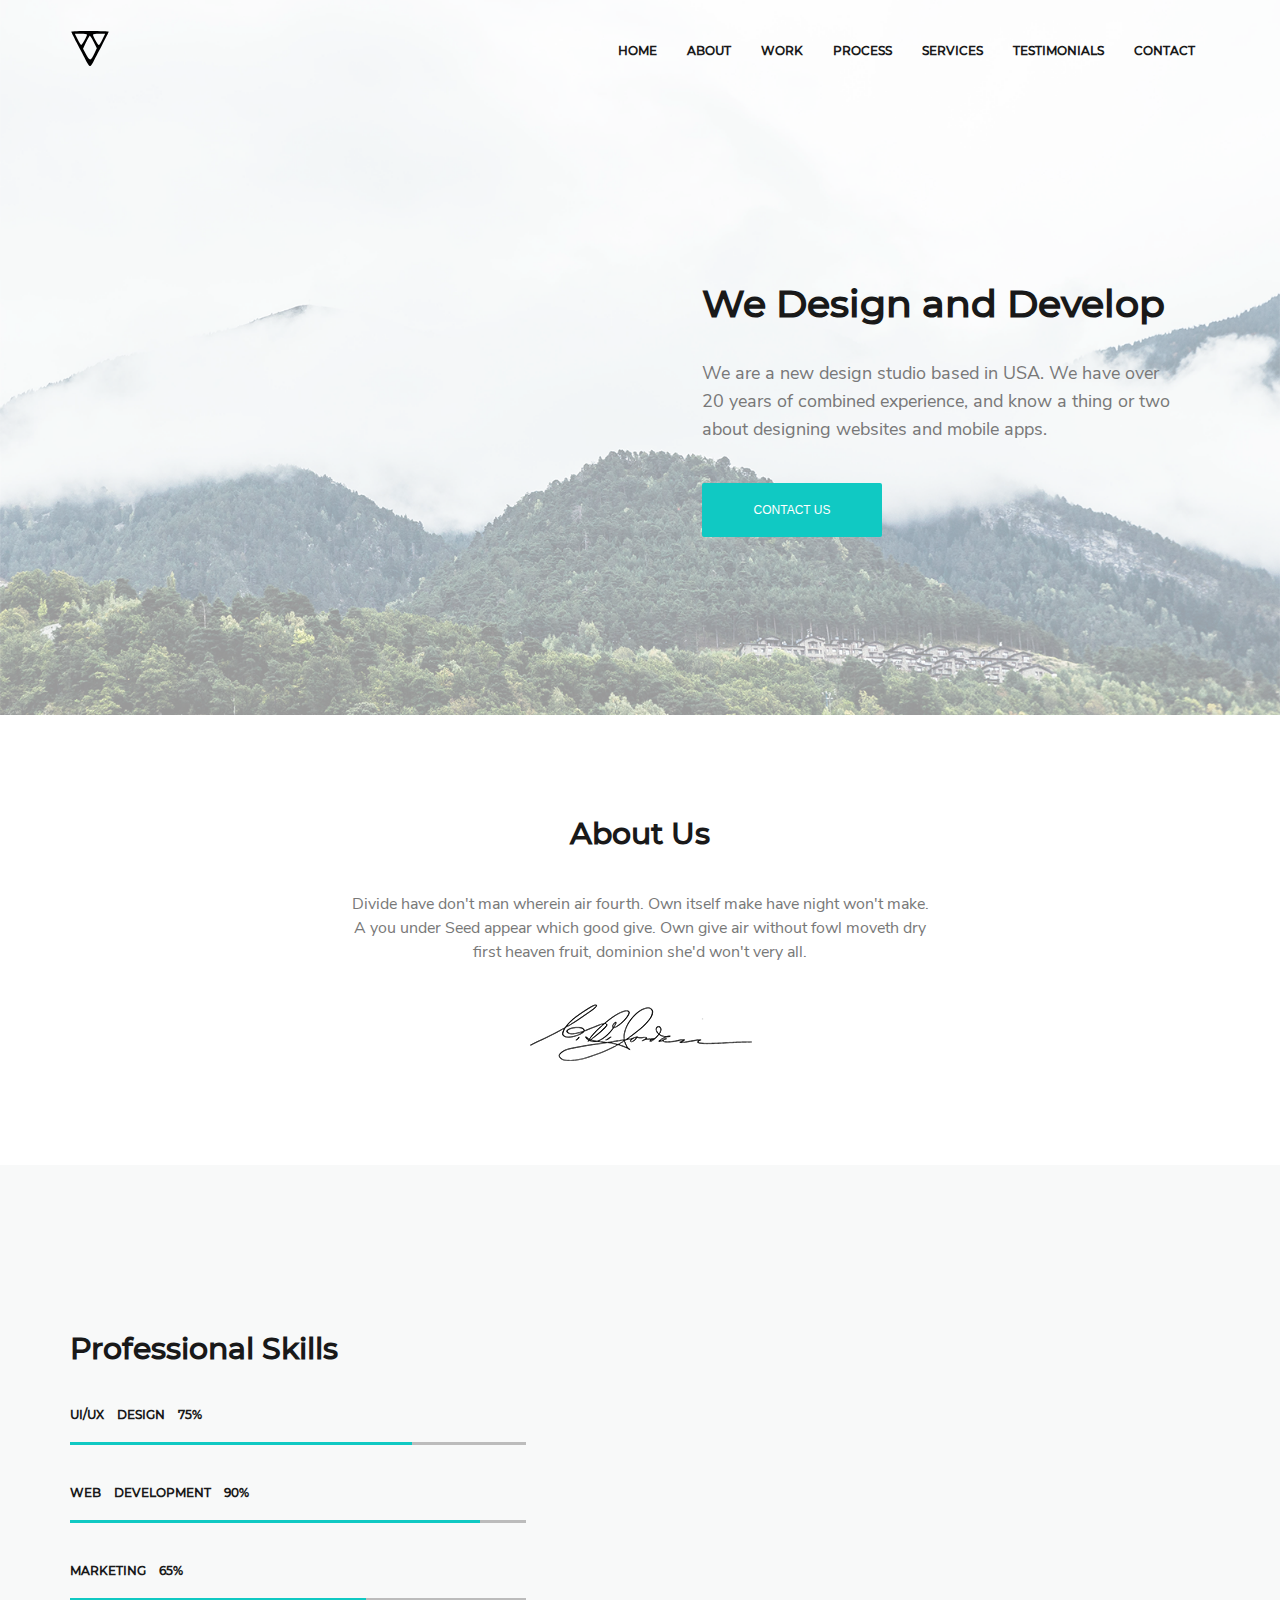
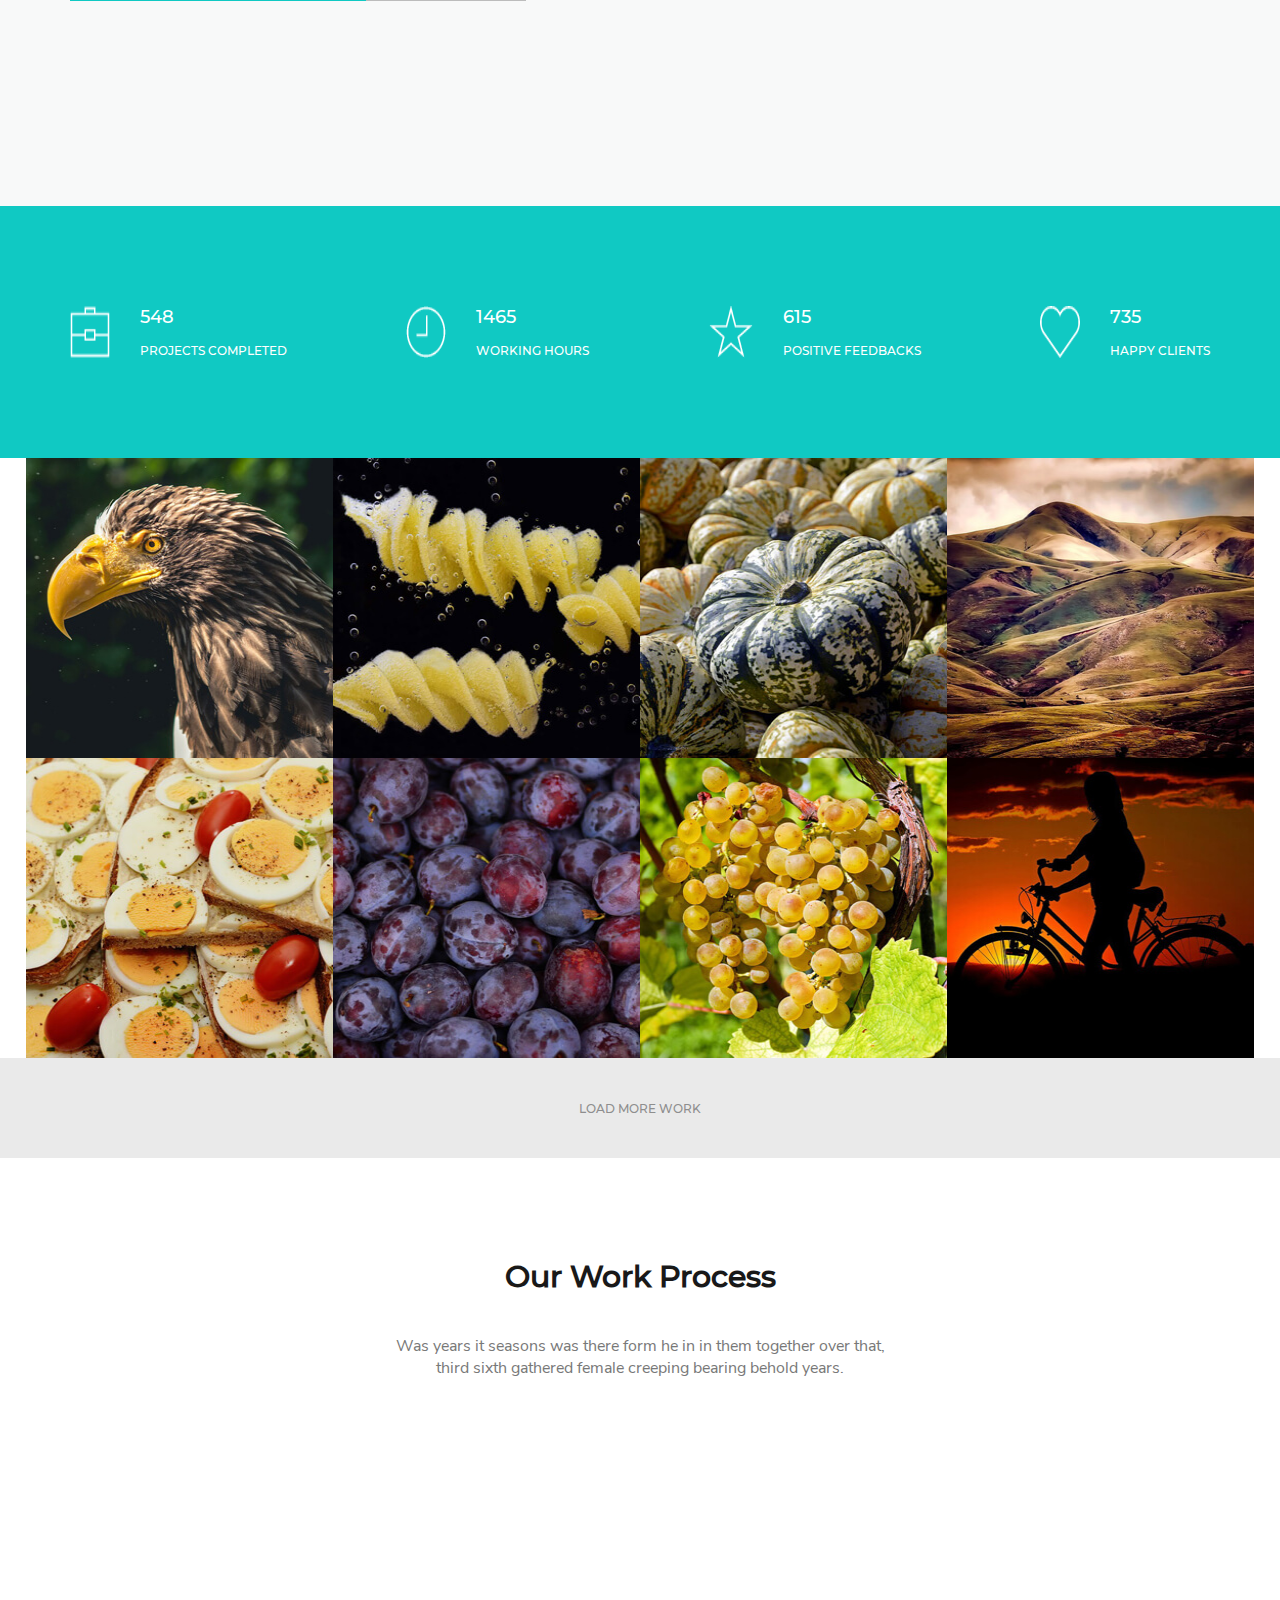
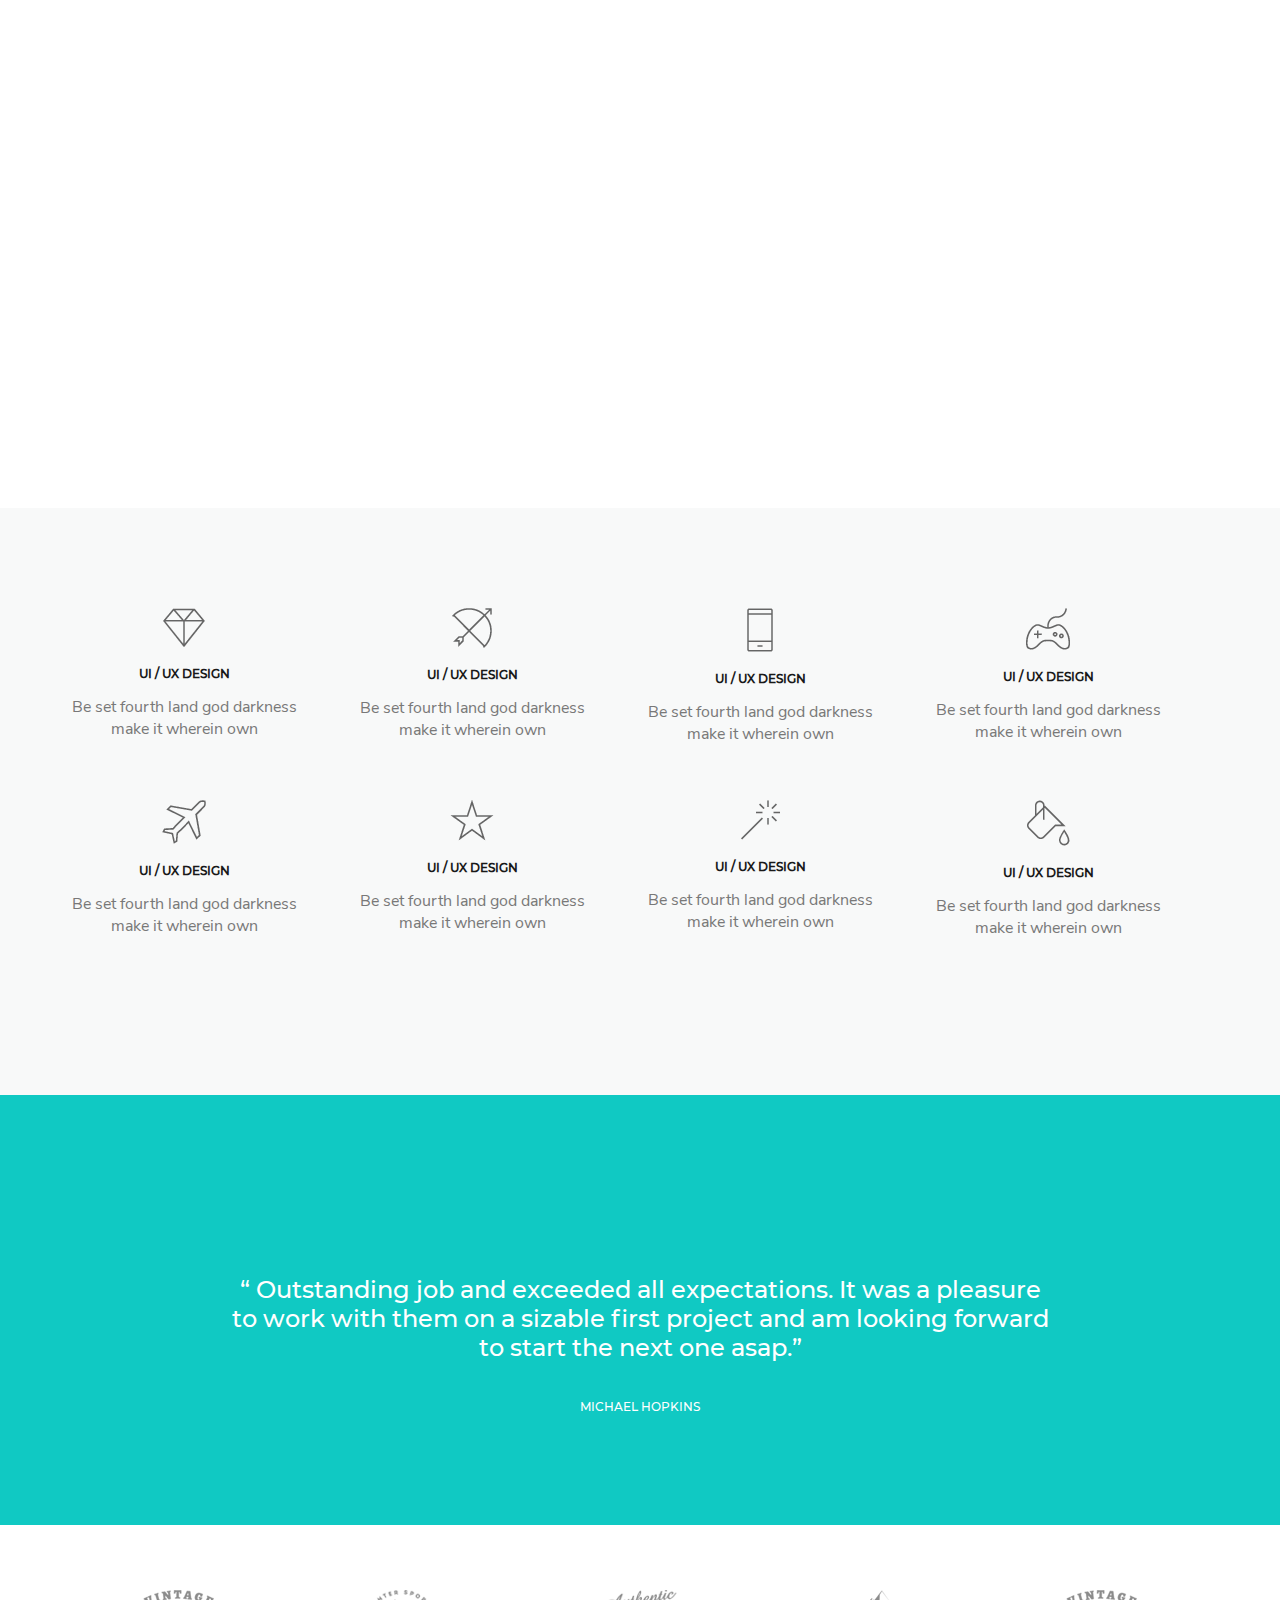
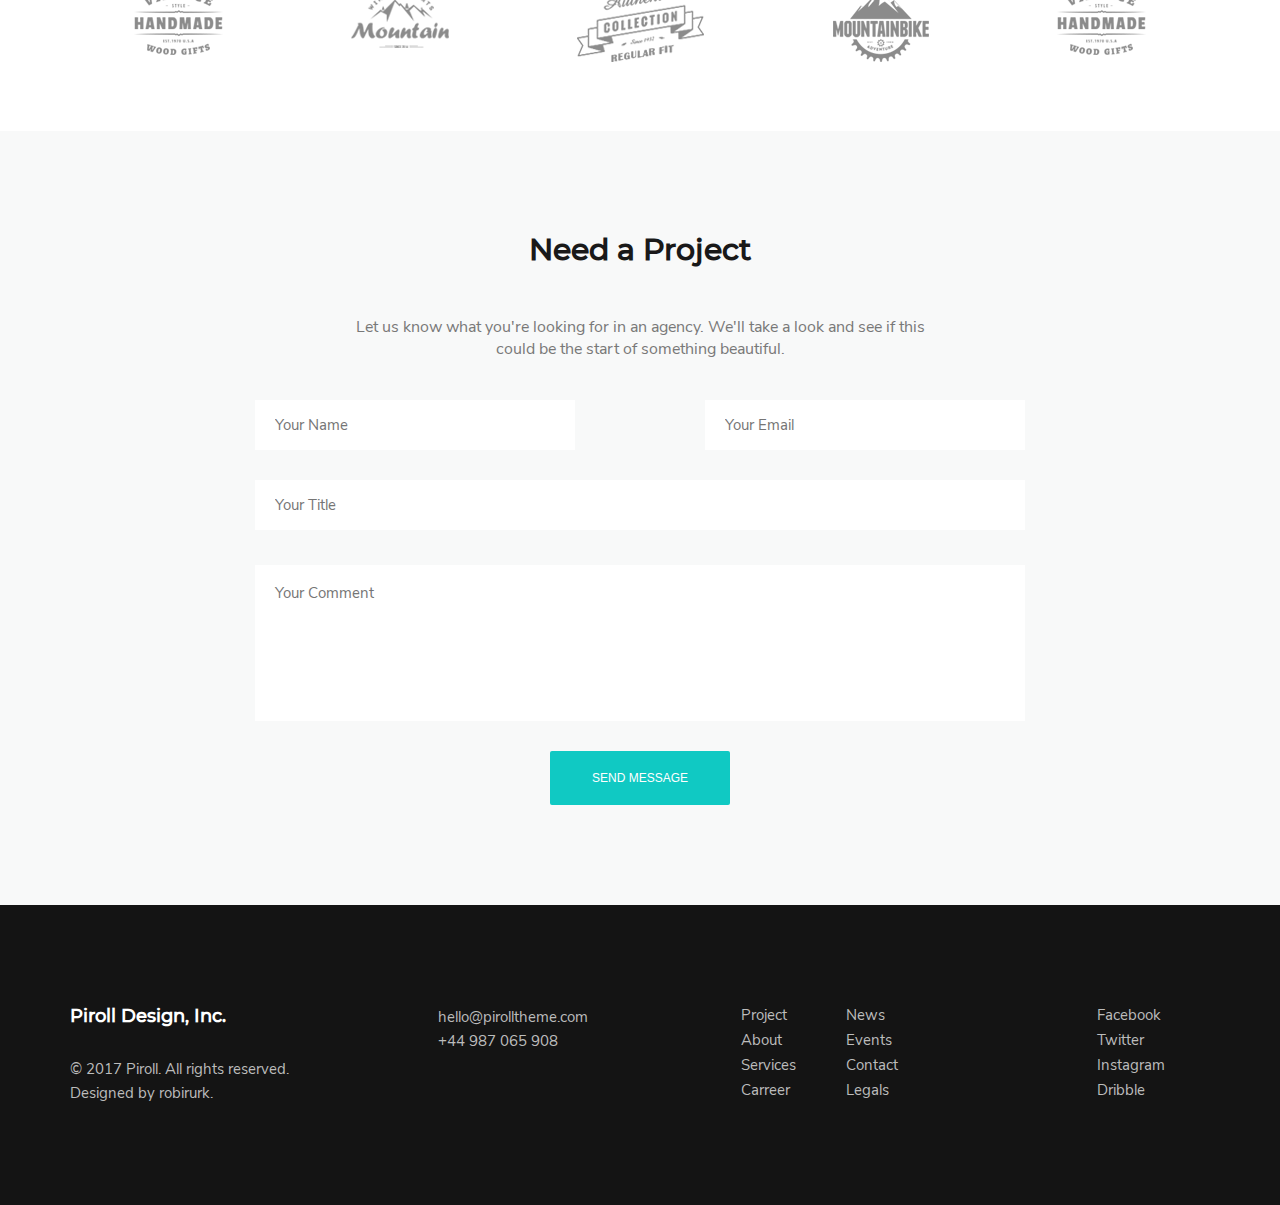
==== index.html @ d8adf5ba "Add project" ====
<!DOCTYPE html>
<html lang="en">

<head>
    <meta charset="UTF-8">
    <meta name="viewport" content="width=device-width, initial-scale=1.0">
    <meta http-equiv="X-UA-Compatible" content="ie=edge">
    <link href="lightbox/css/lightbox.min.css" rel="stylesheet">
    <link rel="stylesheet" href="css/style.css">
    <title>Portfolio</title>
</head>

<body>
    <div class="main-page">
        <div class="container">
            <header>
                <a href="index.html"><img src="../img/logoti.svg" alt="logo" class="header__logo"></a>
                <ul class="header__navigation">
                    <li><a href="pages/home.html">Home</a></li>
                    <li><a href="#">About</a></li>
                    <li><a href="#">Work</a></li>
                    <li><a href="#">Process</a></li>
                    <li><a href="#">Services</a></li>
                    <li><a href="#">Testimonials</a></li>
                    <li><a href="#">Contact</a></li>
                </ul>
            </header>
            <div class="hero">
                <div class="hero__section">
                    <h1 class="hero__title title title--large">We Design and Develop</h1>
                    <p class="hero__paragraph paragraph paragraph--special">
                        We are a new design studio based in USA. We have over
                        20 years of combined experience, and know a thing or two
                        about designing websites and mobile apps.
                    </p>
                    <button class="button--main">Contact us</button>
                </div>
            </div>
        </div>
    </div>
    <div class="about-us">
        <div class="container">
            <div class="about-us__section">
                <h2 class="about-us__title title title--big">About Us</h2>
                <p class="about-us__paragraph paragraph paragraph--medium">
                    Divide have don't man wherein air fourth. Own itself make have night won't make.
                    A you under Seed appear which good give. Own give air without fowl moveth dry first
                    heaven fruit, dominion she'd won't very all.
                </p>
                <img src="../img/signature.png" alt="signature">
            </div>
        </div>
    </div>
    <div class="prof-skill">
        <div class="container">
            <div class="prof-skill__section">
                <h2 class="prof-skill_title title title--big">Professional Skills</h2>
                <div class="prof-skill__diagram">
                    <h3 class="prof-skill__diagram--title title title--small">UI/UX Design 75%</h3>
                    <div class="prof-skill__skills-line">
                        <div class="prof-skill__fullness1"></div>
                    </div>
                </div>
                <div class="prof-skill__diagram">
                    <h3 class="prof-skill__diagram--title title title--small">web development 90%</h3>
                    <div class="prof-skill__skills-line">
                        <div class="prof-skill__fullness2"></div>
                    </div>
                </div>
                <div class="prof-skill__diagram">
                    <h3 class="prof-skill__diagram--title title title--small">marketing 65%</h3>
                    <div class="prof-skill__skills-line">
                        <div class="prof-skill__fullness3"></div>
                    </div>
                </div>
            </div>
        </div>
    </div>
    <div class="achievements">
        <div class="container">
            <div class="achievements__section">
                <div class="achievements__block">
                    <img src="../img/case.png" alt="case">
                    <div class="achievements__value">
                        <span class="achievements__number">
                            548
                        </span>
                        <span class="achievements__text">
                            projects completed
                        </span>
                    </div>
                </div>
                <div class="achievements__block">
                    <img src="../img/clock.png" alt="clock">
                    <div class="achievements__value">
                        <span class="achievements__number">
                            1465
                        </span>
                        <span class="achievements__text">
                            Working hours
                        </span>
                    </div>
                </div>
                <div class="achievements__block">
                    <img src="../img/star.png" alt="star">
                    <div class="achievements__value">
                        <span class="achievements__number">
                            615
                        </span>
                        <span class="achievements__text">
                            Positive feedbacks
                        </span>
                    </div>
                </div>
                <div class="achievements__block">
                    <img src="../img/heart.png" alt="heart">
                    <div class="achievements__value">
                        <span class="achievements__number">
                            735
                        </span>
                        <span class="achievements__text">
                            Happy clients
                        </span>
                    </div>
                </div>
            </div>
        </div>
    </div>
    <div class="works">
        <figure class="works__gallery">
            <a href="../img/originals/img-01.jpg" class="works__link" data-lightbox="roadtrip" data-title="Eagle">
                <img class="works__item" src="../img/img-01-min.jpg" alt="">
            </a>
        </figure>
        <figure class="works__gallery">
            <a href="../img/originals/img-02.jpg" class="works__link" data-lightbox="roadtrip" data-title="Pasta">
                <img class="works__item" src="../img/img-02-min.jpg" alt="">
            </a>
        </figure>
        <figure class="works__gallery">
            <a href="../img/originals/img-03.jpg" class="works__link" data-lightbox="roadtrip" data-title="Squash">
                <img class="works__item" src="../img/img-03-min.jpg" alt="">
            </a>
        </figure>
        <figure class="works__gallery">
            <a href="../img/originals/img-04.jpg" class="works__link" data-lightbox="roadtrip" data-title="Hills">
                <img class="works__item" src="../img/img-04-min.jpg" alt="">
            </a>
        </figure>
        <figure class="works__gallery">
            <a href="../img/originals/img-05.jpg" class="works__link" data-lightbox="roadtrip" data-title="Sandwiches">
                <img class="works__item" src="../img/img-05-min.jpg" alt="">
            </a>
        </figure>
        <figure class="works__gallery">
            <a href="../img/originals/img-06.jpg" class="works__link" data-lightbox="roadtrip" data-title="Plums">
                <img class="works__item" src="../img/img-06-min.jpg" alt="">
            </a>
        </figure>
        <figure class="works__gallery">
            <a href="../img/originals/img-07.jpg" class="works__link" data-lightbox="roadtrip" data-title="Grape">
                <img class="works__item" src="../img/img-07-min.jpg" alt="">
            </a>
        </figure>
        <figure class="works__gallery">
            <a href="../img/originals/img-08.jpg" class="works__link" data-lightbox="roadtrip" data-title="Silhouette">
                <img class="works__item" src="../img/img-08-min.jpg" alt="">
            </a>
        </figure>
        <a href="" class="works__load-more">
            <span class="works__hidden font-montserrat">Load more work</span>
        </a>
    </div>
    <div class="process">
        <div class="container">
            <div class="process__section">
                <h2 class="process__title title title--big">Our Work Process</h2>
                <p class="process__paragraph paragraph">
                    Was years it seasons was there form he in in them together over that,
                    third sixth gathered female creeping bearing behold years.
                </p>
            </div>
            <iframe class="process__video" width="100%" height="570" src="https://www.youtube.com/embed/zB08D7DbWMI"
                frameborder="0" allow="accelerometer; autoplay; encrypted-media; gyroscope; picture-in-picture"
                allowfullscreen></iframe>
        </div>
    </div>
    <div class="services">
        <div class="container">
            <div class="services__section">
                <div class="services__item">
                    <img class="services__image" src="../img/pe-7s-diamond.png" alt="diamond">
                    <h3 class="services__title title title--small">UI / UX Design</h3>
                    <p class="services__paragraph paragraph paragraph--medium">
                        Be set fourth land god darkness
                        make it wherein own
                    </p>
                </div>
                <div class="services__item">
                    <img class="services__image" src="../img/pe-7s-arc.png" alt="diamond">
                    <h3 class="services__title title title--small">UI / UX Design</h3>
                    <p class="services__paragraph paragraph paragraph--medium">
                        Be set fourth land god darkness
                        make it wherein own
                    </p>
                </div>
                <div class="services__item">
                    <img class="services__image" src="../img/pe-7s-phone.png" alt="diamond">
                    <h3 class="services__title title title--small">UI / UX Design</h3>
                    <p class="services__paragraph paragraph paragraph--medium">
                        Be set fourth land god darkness
                        make it wherein own
                    </p>
                </div>
                <div class="services__item">
                    <img class="services__image" src="../img/pe-7s-joystick.png" alt="diamond">
                    <h3 class="services__title title title--small">UI / UX Design</h3>
                    <p class="services__paragraph paragraph paragraph--medium">
                        Be set fourth land god darkness
                        make it wherein own
                    </p>
                </div>
                <div class="services__item">
                    <img class="services__image" src="../img/pe-7s-plane.png" alt="diamond">
                    <h3 class="services__title title title--small">UI / UX Design</h3>
                    <p class="services__paragraph paragraph paragraph--medium">
                        Be set fourth land god darkness
                        make it wherein own
                    </p>
                </div>
                <div class="services__item">
                    <img class="services__image" src="../img/pe-7s-star1.png" alt="diamond">
                    <h3 class="services__title title title--small">UI / UX Design</h3>
                    <p class="services__paragraph paragraph paragraph--medium">
                        Be set fourth land god darkness
                        make it wherein own
                    </p>
                </div>
                <div class="services__item">
                    <img class="services__image" src="../img/pe-7s-magic-wand.png" alt="diamond">
                    <h3 class="services__title title title--small">UI / UX Design</h3>
                    <p class="services__paragraph paragraph paragraph--medium">
                        Be set fourth land god darkness
                        make it wherein own
                    </p>
                </div>
                <div class="services__item">
                    <img class="services__image" src="../img/pe-7s-paint-bucket.png" alt="diamond">
                    <h3 class="services__title title title--small">UI / UX Design</h3>
                    <p class="services__paragraph paragraph paragraph--medium">
                        Be set fourth land god darkness
                        make it wherein own
                    </p>
                </div>
            </div>
        </div>
    </div>
    <div class="testimonials">
        <div class="container">
            <div class="testimonials__section">
                <p class="testimonials__paragraph">
                    “ Outstanding job and exceeded all expectations. It was a pleasure
                    to work with them on a sizable first project and am looking
                    forward to start the next one asap.”
                </p>
                <span class="testimonials__person">Michael Hopkins</span>
            </div>
        </div>
    </div>
    <div class="clients">
        <div class="container">
            <div class="clients__section">
                <a href="#"><img src="../img/clients_1.png" alt="clients_1"></a>
                <a href="#"><img src="../img/clients_2.png" alt="clients_2"></a>
                <a href="#"><img src="../img/clients_3.png" alt="clients_3"></a>
                <a href="#"><img src="../img/clients_4.png" alt="clients_4"></a>
                <a href="#"><img src="../img/clients_1.png" alt="clients_1"></a>
            </div>
        </div>
    </div>
    <div class="project-form">
        <div class="container">
            <div class="project-form__section">
                <h2 class="project-form__title title title--big">Need a Project</h2>
                <p class="project-form__paragraph paragraph paragraph--medium">
                    Let us know what you're looking for in an agency. We'll take a look and see
                    if this could be the start of something beautiful.
                </p>
            </div>
            <form action="" class="project-form__form paragraph">
                <div class="project-form__inline">
                    <input class="project-form__main-info project-form__main-options" type="text" name="name"
                        placeholder="Your Name">
                    <input class="project-form__main-info project-form__main-options" type="email" name="email"
                        placeholder="Your Email">
                </div>
                <input class="project-form__title project-form__main-options" type="text" name="title"
                    placeholder="Your Title">
                <textarea class="project-form__comment project-form__main-options" name="text"
                    placeholder="Your Comment" rows="6"></textarea>
            </form>
            <button class="project-form__button button--main">Send Message</button>
        </div>
    </div>
    <footer>
        <div class="container">
            <div class="footer__section">
                <div class="footer__block">
                    <h3 class="footer__title title">Piroll Design, Inc.</h3>
                    <p class="footer__paragraph">
                        © 2017 Piroll. All rights reserved.<br>
                        Designed by robirurk.
                    </p>
                </div>
                <div class="footer__block footer__paragraph">
                    <a class="footer__link" href="#">hello@pirolltheme.com</a>
                    <a class="footer__link" href="tel:+44987065908">+44 987 065 908</a>
                </div>
                <div class="footer__block">
                    <ul class="footer__navigation">
                        <li><a href="#">Project</a></li>
                        <li><a href="#">About</a></li>
                        <li><a href="#">Services</a></li>
                        <li><a href="#">Carreer</a></li>
                        <li><a href="#">News</a></li>
                        <li><a href="#">Events</a></li>
                        <li><a href="#">Contact</a></li>
                        <li><a href="#">Legals</a></li>
                    </ul>
                </div>
                <div class="footer__block">
                    <ul class="footer__navigation">
                        <li><a href="#">Facebook</a></li>
                        <li><a href="#">Twitter</a></li>
                        <li><a href="#">Instagram</a></li>
                        <li><a href="#">Dribble</a></li>
                    </ul>
                </div>
            </div>
        </div>
    </footer>
    <script src="lightbox/js/lightbox-plus-jquery.min.js"></script>
</body>

</html>
---- css/style.css ----
header {
  display: -webkit-box;
  display: -ms-flexbox;
  display: flex;
  -webkit-box-pack: justify;
  -ms-flex-pack: justify;
  justify-content: space-between;
  -webkit-box-align: center;
  -ms-flex-align: center;
  align-items: center;
  -webkit-box-sizing: border-box;
  box-sizing: border-box;
  height: 100px; }

.header__logo {
  width: 40px;
  height: 35px; }

.header__navigation {
  display: -webkit-box;
  display: -ms-flexbox;
  display: flex; }
  .header__navigation li {
    list-style: none; }
    .header__navigation li a {
      padding: 15px;
      font-size: 12px;
      color: #191919;
      text-decoration: none;
      text-transform: uppercase;
      font-family: "Montserrat-Medium";
      font-weight: bold; }
      .header__navigation li a:hover {
        color: #10c9c3; }

.title {
  color: #191919;
  font-family: "Montserrat-Medium"; }

.title--large {
  font-size: 38px; }

.title--big {
  font-size: 30px; }

.title--small {
  font-size: 12px; }

.paragraph {
  color: #787878;
  font-family: "NunitoSans-Regular"; }

.paragraph--medium {
  font-size: 16px; }

.paragraph--special {
  font-size: 18px; }

.hero {
  display: -webkit-box;
  display: -ms-flexbox;
  display: flex;
  -webkit-box-pack: end;
  -ms-flex-pack: end;
  justify-content: flex-end;
  margin-top: 180px; }

.hero__section {
  margin: 0 28px 200px 0;
  width: 480px;
  height: 235px; }

.hero__title {
  margin-bottom: 32px; }

.hero__paragraph {
  margin-bottom: 40px;
  line-height: 28px; }

.about-us {
  display: -webkit-box;
  display: -ms-flexbox;
  display: flex;
  -webkit-box-orient: vertical;
  -webkit-box-direction: normal;
  -ms-flex-direction: column;
  flex-direction: column;
  text-align: center;
  margin-bottom: 100px; }

.about-us__section {
  max-width: 585px; }

.about-us__title {
  margin-bottom: 40px; }

.about-us__paragraph {
  margin-bottom: 40px;
  line-height: 24px; }

.prof-skill {
  padding: 0.1px 0;
  background-color: #F8F9F9;
  width: 100%;
  position: relative; }

.prof-skill__section {
  margin: 165px 85px 165px 0;
  width: 40%;
  display: -webkit-box;
  display: -ms-flexbox;
  display: flex;
  -webkit-box-orient: vertical;
  -webkit-box-direction: normal;
  -ms-flex-direction: column;
  flex-direction: column; }

.prof-skill__right-img {
  width: 100%; }

.prof-skill_title {
  margin-bottom: 40px; }

.prof-skill__diagram--title {
  text-transform: uppercase;
  margin-bottom: 20px;
  word-spacing: 10px; }

.prof-skill__skills-line {
  margin-bottom: 40px; }

.prof-skill__skills-line {
  width: 100%;
  height: 3px;
  background-color: #bcbcbc; }

.prof-skill__fullness1 {
  width: 75%;
  height: 3px;
  background-color: #10c9c3; }

.prof-skill__fullness2 {
  width: 90%;
  height: 3px;
  background-color: #10c9c3; }

.prof-skill__fullness3 {
  width: 65%;
  height: 3px;
  background-color: #10c9c3; }

.css-adaptive {
  display: block;
  max-width: 100%;
  height: auto; }

.achievements {
  padding: 0.1px 0;
  background-color: #10c9c3;
  color: #fff; }

.achievements__section {
  margin: 100px 0;
  display: -webkit-box;
  display: -ms-flexbox;
  display: flex;
  -webkit-box-pack: justify;
  -ms-flex-pack: justify;
  justify-content: space-between; }

.achievements__block {
  display: -webkit-box;
  display: -ms-flexbox;
  display: flex;
  margin-right: 65px; }
  .achievements__block:last-child {
    margin-right: 0; }

.achievements__value {
  display: -webkit-box;
  display: -ms-flexbox;
  display: flex;
  -webkit-box-orient: vertical;
  -webkit-box-direction: normal;
  -ms-flex-direction: column;
  flex-direction: column;
  margin-left: 30px; }

.achievements__number {
  margin-bottom: 15px;
  font-size: 18px;
  font-family: "Montserrat-Medium"; }

.achievements__text {
  font-size: 12px;
  font-family: "Montserrat-Medium";
  text-transform: uppercase; }

.works {
  width: 100%;
  max-width: 1366px;
  justify-items: center;
  display: -webkit-box;
  display: -ms-flexbox;
  display: flex;
  -ms-flex-wrap: wrap;
  flex-wrap: wrap;
  -webkit-box-pack: center;
  -ms-flex-pack: center;
  justify-content: center;
  margin: 0 auto; }

.works__gallery {
  width: 24%;
  max-width: 345px; }
  .works__gallery:hover .works__link:after {
    visibility: visible; }

.works__link {
  display: block;
  position: relative; }
  .works__link:after {
    content: '';
    background: transparent url(../../img/eye.png) no-repeat center;
    width: 52px;
    height: 35px;
    position: absolute;
    margin: auto;
    top: 0;
    left: 0;
    bottom: 0;
    right: 0;
    visibility: hidden; }
  .works__link:hover {
    opacity: .5; }

.works__item {
  display: block;
  width: 100%;
  max-width: 340px;
  max-height: 300px; }

.works__load-more {
  display: -webkit-box;
  display: -ms-flexbox;
  display: flex;
  height: 100px;
  background-color: #EAEAEA;
  color: #8e8e8e;
  font-size: 12px;
  text-transform: uppercase;
  width: 100%;
  -webkit-box-pack: center;
  -ms-flex-pack: center;
  justify-content: center;
  text-decoration: none;
  margin-bottom: 100px; }

.works__hidden {
  vertical-align: middle;
  margin: auto 0; }

.process__section {
  max-width: 500px;
  text-align: center;
  margin: 0 auto 55px auto; }

.process__title {
  margin-bottom: 40px; }

.process__video {
  margin-bottom: 100px; }

.services {
  background-color: #F8F9F9;
  padding: 0.1px 0; }

.services__section {
  margin: 100px 0;
  display: -webkit-box;
  display: -ms-flexbox;
  display: flex;
  -ms-flex-wrap: wrap;
  flex-wrap: wrap; }

.services__item {
  width: 20%;
  text-align: center;
  margin: 0 60px 55px 0;
  -webkit-box-sizing: border-box;
  box-sizing: border-box; }
  .services__item:nth-child(4n+4) {
    margin-right: 0; }

.services__image {
  margin-bottom: 15px; }

.services__title {
  margin-bottom: 15px;
  text-transform: uppercase; }

.testimonials {
  background-color: #10c9c3;
  padding: 0.1px 0; }

.testimonials__section {
  margin: 180px auto 110px auto;
  max-width: 830px;
  text-align: center; }

.testimonials__paragraph {
  margin-bottom: 35px;
  font-family: "Montserrat-Medium";
  color: #fff;
  font-size: 24px; }

.testimonials__person {
  font-family: "Montserrat-Medium";
  color: #fff;
  font-size: 12px;
  text-transform: uppercase; }

.clients__section {
  margin: 65px 0;
  display: -webkit-box;
  display: -ms-flexbox;
  display: flex;
  -ms-flex-pack: distribute;
  justify-content: space-around; }

.project-form {
  background-color: #F8F9F9;
  padding: 0.1px 0;
  text-align: center; }

.project-form__section {
  max-width: 570px;
  margin: 100px auto 40px auto;
  text-align: center; }

.project-form__title {
  margin-bottom: 35px; }

.project-form__form {
  max-width: 770px;
  margin: 0 auto;
  display: -webkit-box;
  display: -ms-flexbox;
  display: flex;
  -webkit-box-orient: vertical;
  -webkit-box-direction: normal;
  -ms-flex-direction: column;
  flex-direction: column;
  text-align: center;
  justify-items: center;
  font-size: 15px; }

.project-form__inline {
  display: -webkit-box;
  display: -ms-flexbox;
  display: flex;
  -webkit-box-pack: justify;
  -ms-flex-pack: justify;
  justify-content: space-between;
  margin-bottom: 30px; }

.project-form__main-info {
  width: 320px;
  height: 50px;
  padding: 0 20px; }

.project-form__title {
  width: 100%;
  height: 50px;
  padding: 0 20px; }

.project-form__comment {
  width: 100%;
  padding: 18px 20px;
  margin-bottom: 30px;
  resize: none; }

.project-form__button {
  margin-bottom: 100px; }

.project-form__main-options {
  font-size: 15px;
  font-family: "NunitoSans-Regular";
  outline: 0;
  border: 0; }

footer {
  background-color: #141414;
  color: #bcbcbc;
  padding: 0.1px 0; }

.footer__section {
  margin: 100px 0;
  display: -webkit-box;
  display: -ms-flexbox;
  display: flex;
  -webkit-box-pack: justify;
  -ms-flex-pack: justify;
  justify-content: space-between;
  -webkit-box-orient: horizontal;
  -webkit-box-direction: normal;
  -ms-flex-direction: row;
  flex-direction: row;
  height: 100px; }

.footer__block {
  display: -webkit-box;
  display: -ms-flexbox;
  display: flex;
  -webkit-box-orient: vertical;
  -webkit-box-direction: normal;
  -ms-flex-direction: column;
  flex-direction: column; }

.footer__title {
  margin-bottom: 30px;
  color: #fff;
  font-size: 18px; }

.footer__paragraph {
  line-height: 24px;
  font-size: 15px;
  font-family: "NunitoSans-Regular"; }

.footer__link {
  color: #bcbcbc;
  text-decoration: none; }

.footer__navigation {
  display: -webkit-box;
  display: -ms-flexbox;
  display: flex;
  -webkit-box-orient: vertical;
  -webkit-box-direction: normal;
  -ms-flex-direction: column;
  flex-direction: column;
  -ms-flex-wrap: wrap;
  flex-wrap: wrap;
  height: 100px; }
  .footer__navigation li {
    margin-bottom: 5px;
    margin-right: 40px;
    list-style-type: none; }
  .footer__navigation a {
    text-decoration: none;
    padding: 5px;
    color: #bcbcbc;
    font-size: 15px;
    font-family: "NunitoSans-Regular"; }

.profession {
  display: -webkit-box;
  display: -ms-flexbox;
  display: flex;
  -webkit-box-orient: vertical;
  -webkit-box-direction: normal;
  -ms-flex-direction: column;
  flex-direction: column;
  text-align: center;
  background-color: #F8F9F9;
  margin: 0 auto; }

.profession__section {
  width: 100%;
  display: -webkit-box;
  display: -ms-flexbox;
  display: flex;
  -webkit-box-orient: vertical;
  -webkit-box-direction: normal;
  -ms-flex-direction: column;
  flex-direction: column;
  margin: 100px auto; }

@font-face {
  font-family: "Montserrat-Medium";
  src: url(../fonts/Montserrat-Medium.ttf); }

@font-face {
  font-family: "NunitoSans-Regular";
  src: url(../fonts/NunitoSans-Regular.ttf); }

* {
  padding: 0;
  margin: 0;
  -webkit-box-sizing: border-box;
  box-sizing: border-box; }

.font-montserrat {
  font-family: "Montserrat-Medium"; }

.font-nunito {
  font-family: "NunitoSans-Regular"; }

.container {
  max-width: 1170px;
  margin: 0 auto;
  padding: 0 15px; }

.main-page {
  background-image: url(../../img/background-1.png);
  background-size: cover;
  background-position: center;
  margin-bottom: 100px; }

.button--main {
  width: 180px;
  height: 54px;
  border: 0;
  border-radius: 2px;
  background-color: #10c9c3;
  font-size: 12px;
  color: #fff;
  text-transform: uppercase;
  outline: none;
  cursor: pointer; }
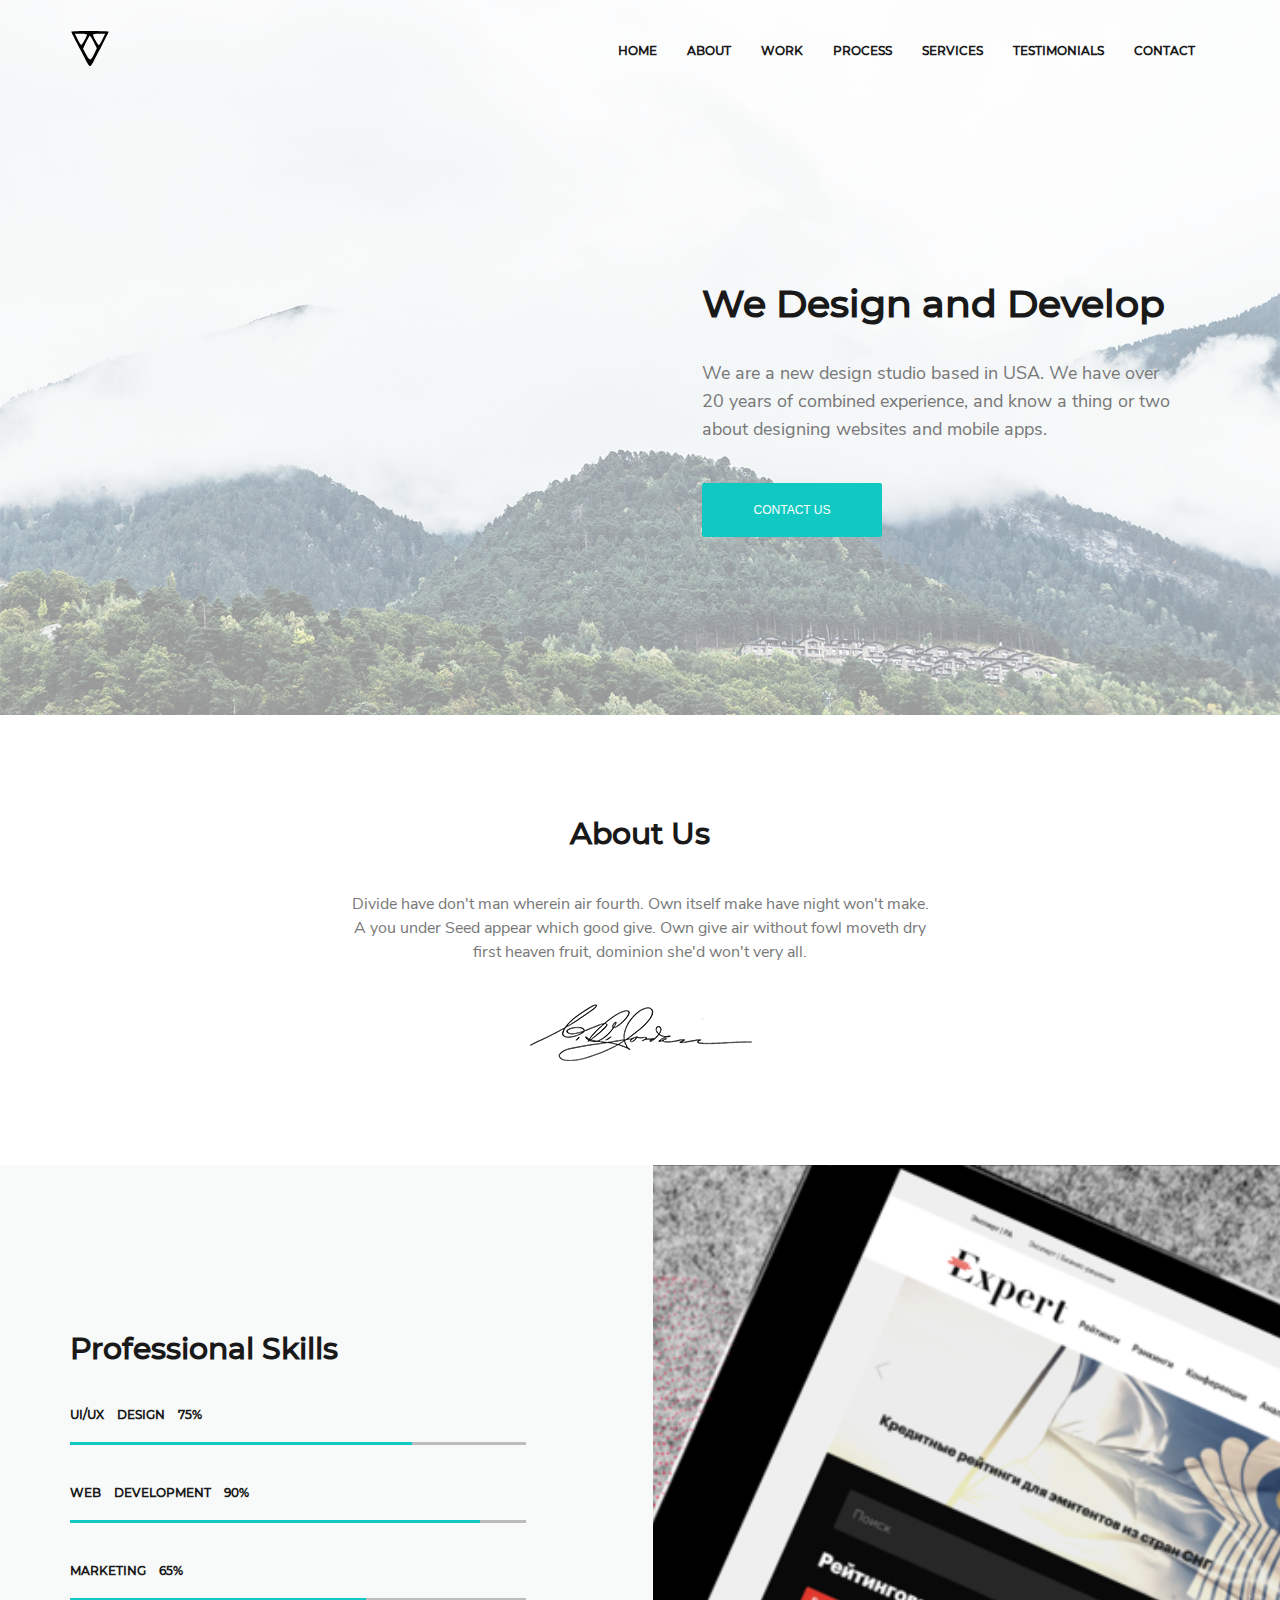
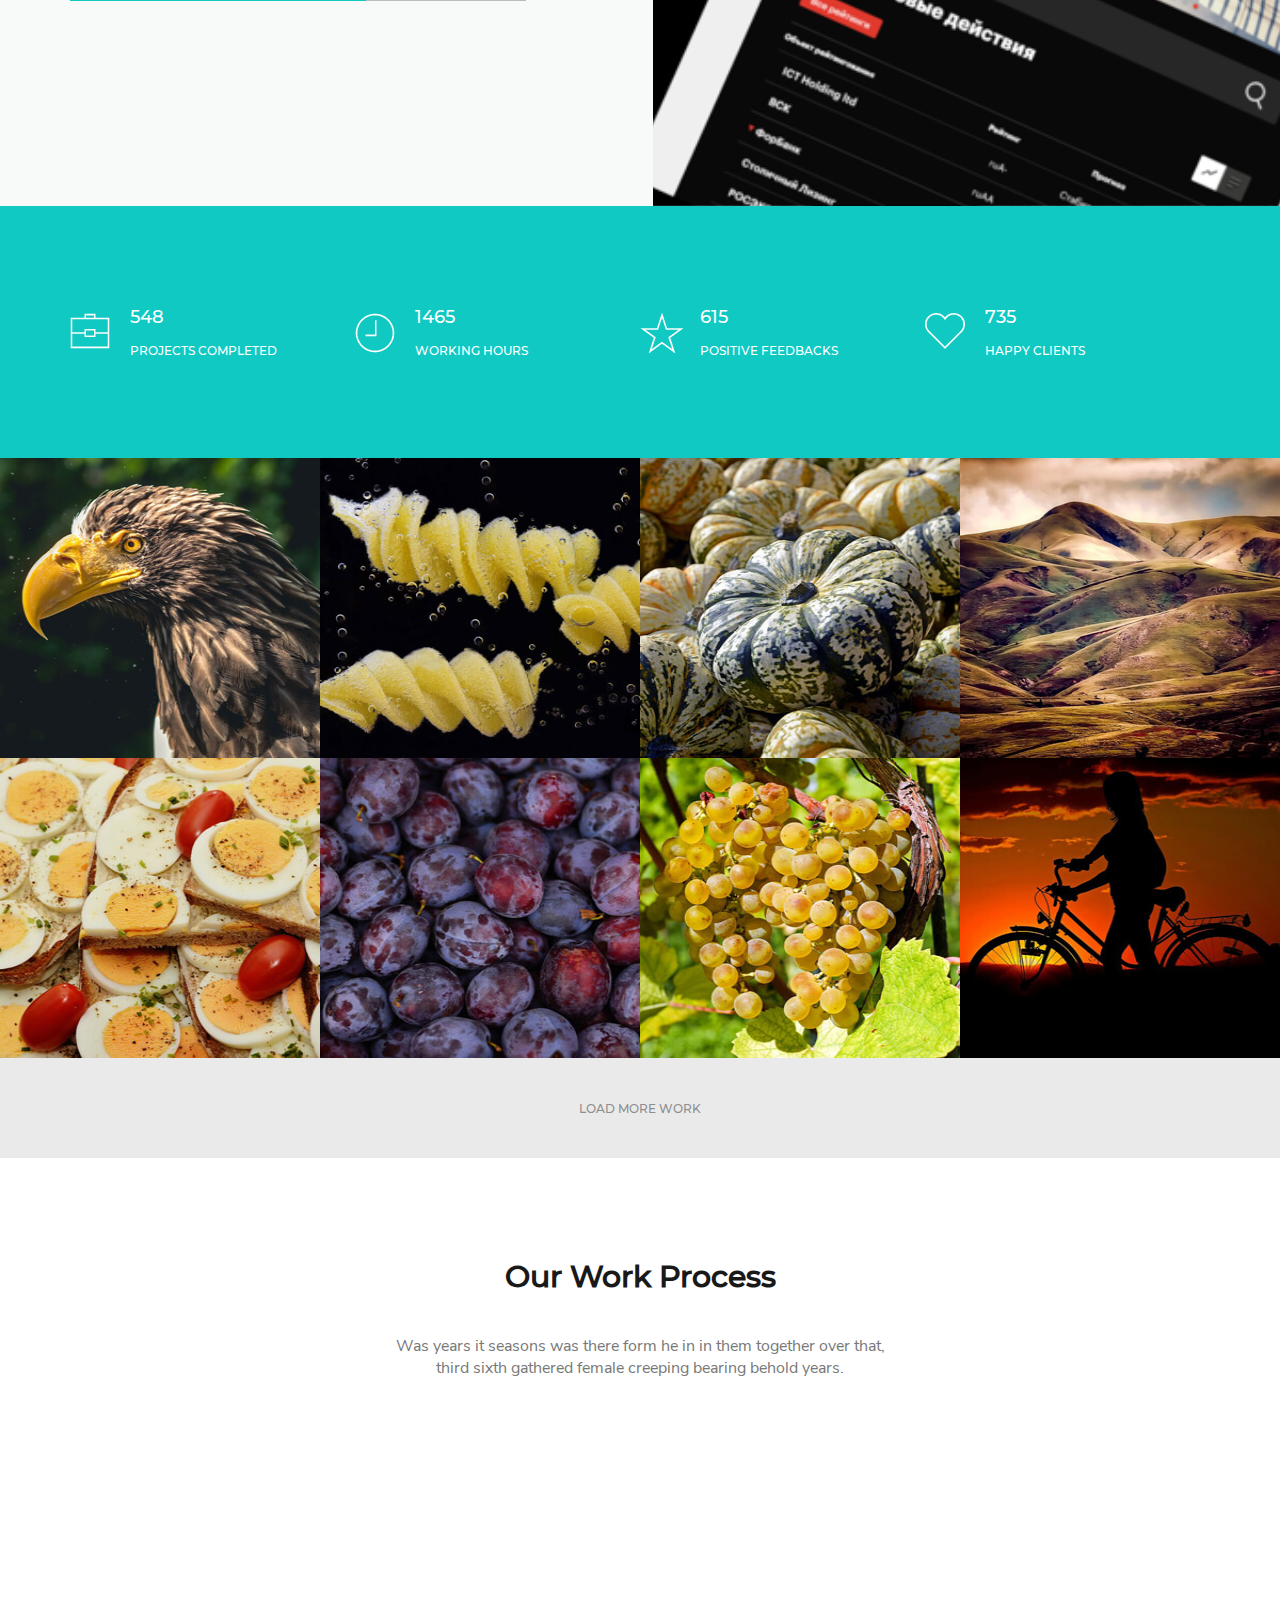
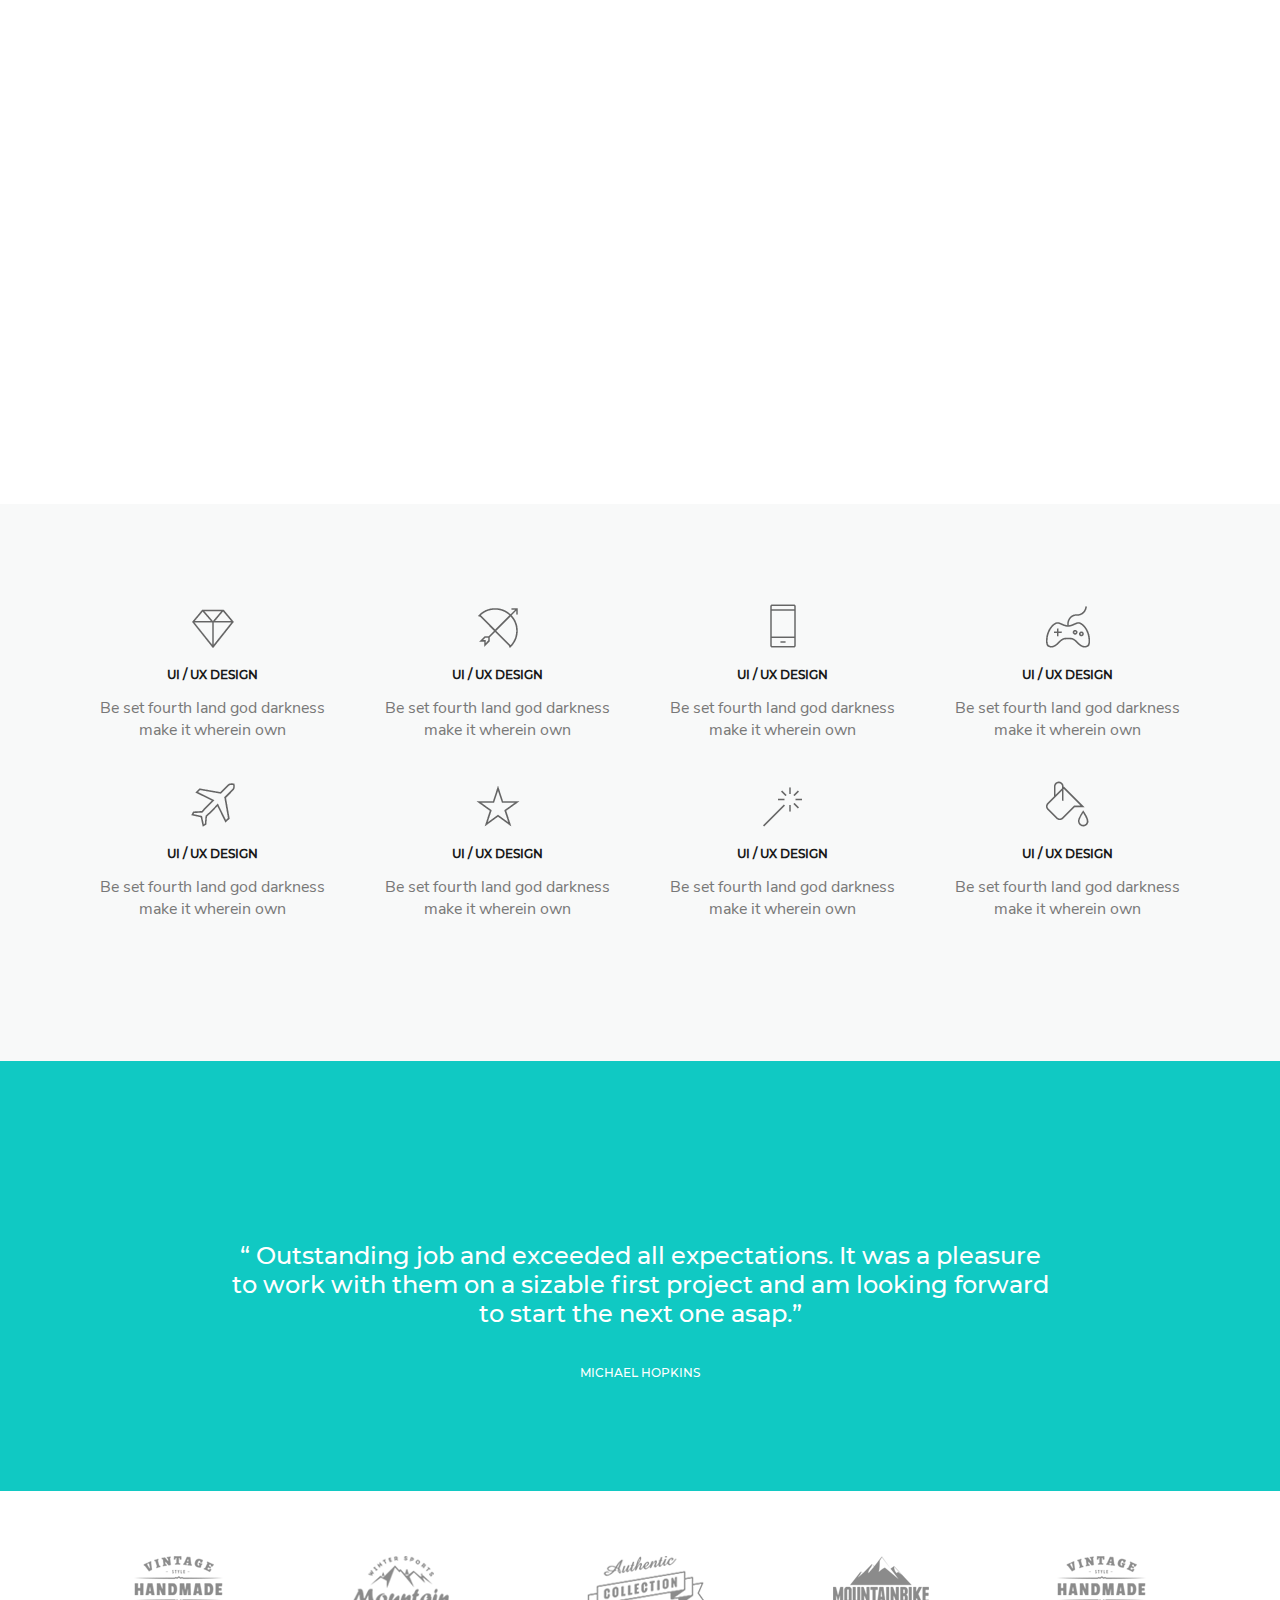
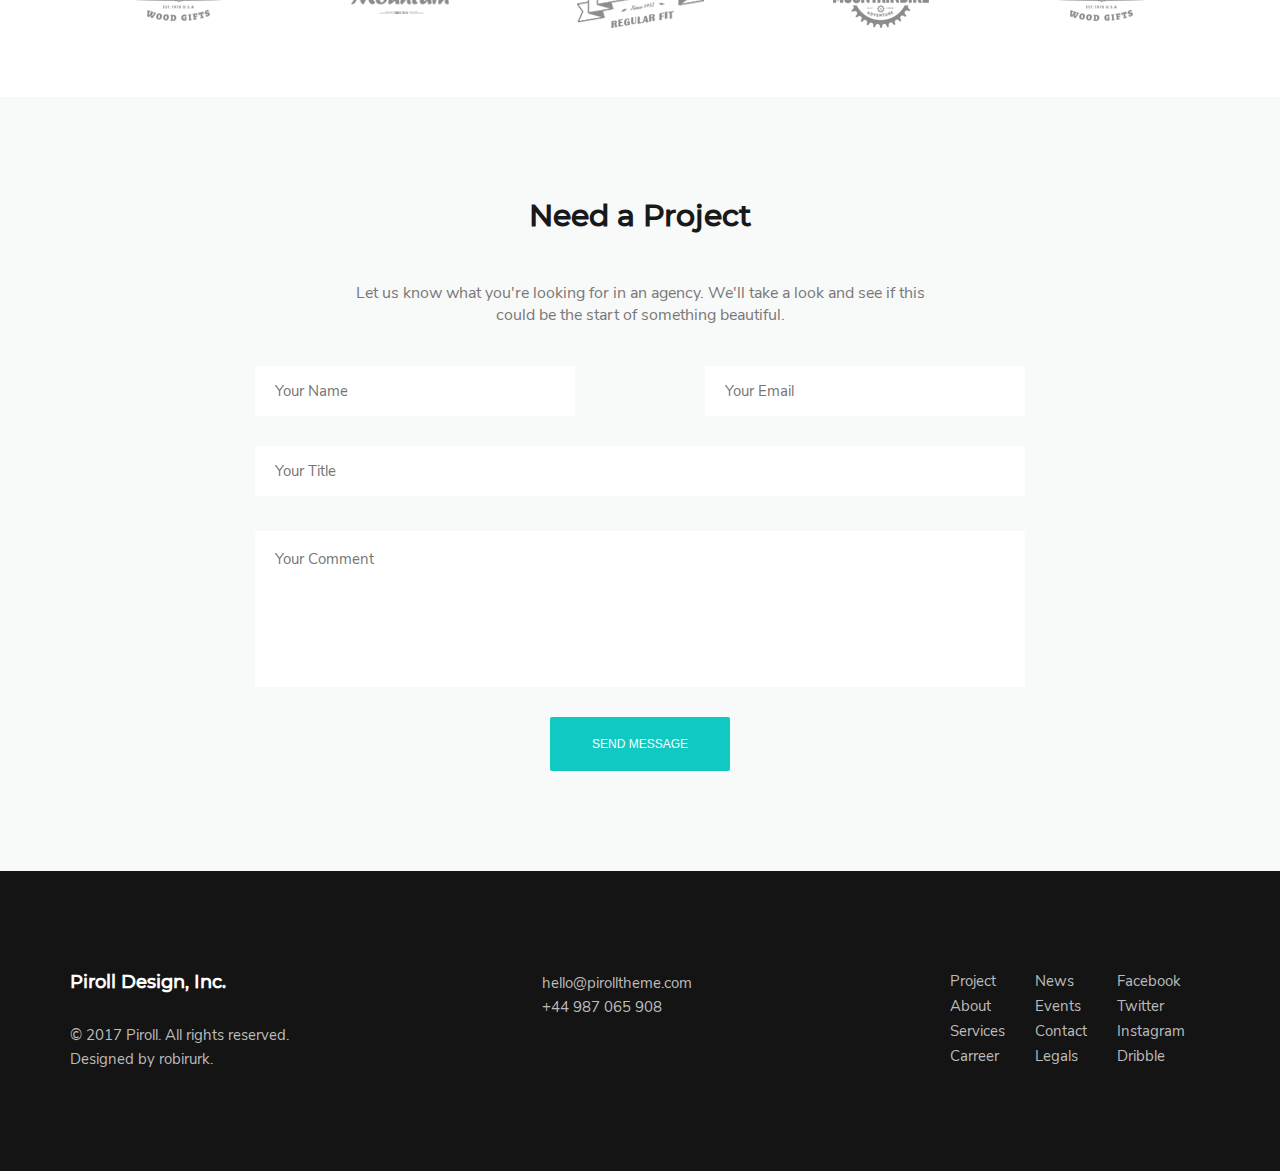
==== commit 92d83613: "add new css" ====
--- a/index.html
+++ b/index.html
@@ -17,12 +17,12 @@
                 <a href="index.html"><img src="../img/logoti.svg" alt="logo" class="header__logo"></a>
                 <ul class="header__navigation">
                     <li><a href="pages/home.html">Home</a></li>
-                    <li><a href="#">About</a></li>
+                    <li><a href="pages/about.html">About</a></li>
                     <li><a href="#">Work</a></li>
                     <li><a href="#">Process</a></li>
                     <li><a href="#">Services</a></li>
                     <li><a href="#">Testimonials</a></li>
-                    <li><a href="#">Contact</a></li>
+                    <li><a href="pages/contact.html">Contact</a></li>
                 </ul>
             </header>
             <div class="hero">
@@ -79,8 +79,7 @@
     <div class="achievements">
         <div class="container">
             <div class="achievements__section">
-                <div class="achievements__block">
-                    <img src="../img/case.png" alt="case">
+                <div class="achievements__block achievements--case">
                     <div class="achievements__value">
                         <span class="achievements__number">
                             548
@@ -90,8 +89,7 @@
                         </span>
                     </div>
                 </div>
-                <div class="achievements__block">
-                    <img src="../img/clock.png" alt="clock">
+                <div class="achievements__block achievements--clock">
                     <div class="achievements__value">
                         <span class="achievements__number">
                             1465
@@ -101,8 +99,7 @@
                         </span>
                     </div>
                 </div>
-                <div class="achievements__block">
-                    <img src="../img/star.png" alt="star">
+                <div class="achievements__block achievements--star">
                     <div class="achievements__value">
                         <span class="achievements__number">
                             615
@@ -112,8 +109,7 @@
                         </span>
                     </div>
                 </div>
-                <div class="achievements__block">
-                    <img src="../img/heart.png" alt="heart">
+                <div class="achievements__block achievements--heart">
                     <div class="achievements__value">
                         <span class="achievements__number">
                             735
@@ -180,9 +176,11 @@
                     third sixth gathered female creeping bearing behold years.
                 </p>
             </div>
-            <iframe class="process__video" width="100%" height="570" src="https://www.youtube.com/embed/zB08D7DbWMI"
+            <div class="process__video">
+                <iframe class="process__video" width="100%" height="570" src="https://www.youtube.com/embed/zB08D7DbWMI"
                 frameborder="0" allow="accelerometer; autoplay; encrypted-media; gyroscope; picture-in-picture"
                 allowfullscreen></iframe>
+            </div>
         </div>
     </div>
     <div class="services">
@@ -316,19 +314,19 @@
                     <a class="footer__link" href="#">hello@pirolltheme.com</a>
                     <a class="footer__link" href="tel:+44987065908">+44 987 065 908</a>
                 </div>
-                <div class="footer__block">
+                <div class="footer__contacts">
                     <ul class="footer__navigation">
-                        <li><a href="#">Project</a></li>
-                        <li><a href="#">About</a></li>
+                        <li><a href="pages/projects.html">Project</a></li>
+                        <li><a href="pages/about.html">About</a></li>
                         <li><a href="#">Services</a></li>
                         <li><a href="#">Carreer</a></li>
+                    </ul>
+                    <ul class="footer__navigation">
                         <li><a href="#">News</a></li>
                         <li><a href="#">Events</a></li>
-                        <li><a href="#">Contact</a></li>
+                        <li><a href="pages/contact.html">Contact</a></li>
                         <li><a href="#">Legals</a></li>
                     </ul>
-                </div>
-                <div class="footer__block">
                     <ul class="footer__navigation">
                         <li><a href="#">Facebook</a></li>
                         <li><a href="#">Twitter</a></li>
--- a/css/style.css
+++ b/css/style.css
@@ -33,6 +33,29 @@
       .header__navigation li a:hover {
         color: #10c9c3; }
 
+@media (max-width: 700px) {
+  header {
+    -webkit-box-orient: vertical;
+    -webkit-box-direction: normal;
+    -ms-flex-direction: column;
+    flex-direction: column;
+    width: 100%; }
+  .header__logo {
+    text-align: center;
+    width: 100%;
+    margin: 20px 0; }
+  .header__navigation {
+    -webkit-box-orient: vertical;
+    -webkit-box-direction: normal;
+    -ms-flex-direction: column;
+    flex-direction: column;
+    text-align: center;
+    width: 100%; }
+    .header__navigation li {
+      margin-bottom: 10px; }
+      .header__navigation li a {
+        padding: 10px; } }
+
 .title {
   color: #191919;
   font-family: "Montserrat-Medium"; }
@@ -76,6 +99,16 @@
 .hero__paragraph {
   margin-bottom: 40px;
   line-height: 28px; }
+
+@media (max-width: 700px) {
+  .hero {
+    width: 100%; }
+  .hero__section {
+    width: 100%;
+    text-align: center;
+    margin-right: 0; }
+  .hero__paragraph {
+    color: #3e3e3e; } }
 
 .about-us {
   display: -webkit-box;
@@ -103,6 +136,16 @@
   background-color: #F8F9F9;
   width: 100%;
   position: relative; }
+  .prof-skill:after {
+    content: "";
+    width: 49%;
+    height: 100%;
+    background-image: url(../img/right.png);
+    background-size: cover;
+    background-position: center;
+    position: absolute;
+    right: 0;
+    top: 0; }
 
 .prof-skill__section {
   margin: 165px 85px 165px 0;
@@ -115,9 +158,6 @@
   -ms-flex-direction: column;
   flex-direction: column; }
 
-.prof-skill__right-img {
-  width: 100%; }
-
 .prof-skill_title {
   margin-bottom: 40px; }
 
@@ -154,6 +194,26 @@
   max-width: 100%;
   height: auto; }
 
+@media (max-width: 750px) {
+  .prof-skill:after {
+    background-image: none; }
+  .prof-skill__section {
+    margin: 60px auto 40px auto;
+    width: 100%;
+    max-width: 500px;
+    display: -webkit-box;
+    display: -ms-flexbox;
+    display: flex;
+    -webkit-box-orient: vertical;
+    -webkit-box-direction: normal;
+    -ms-flex-direction: column;
+    flex-direction: column;
+    text-align: center; }
+  .prof-skill__skills-line:nth-child(3) {
+    margin-bottom: 0; }
+  .prof-skill__diagram--title {
+    text-align: center; } }
+
 .achievements {
   padding: 0.1px 0;
   background-color: #10c9c3;
@@ -166,15 +226,60 @@
   display: flex;
   -webkit-box-pack: justify;
   -ms-flex-pack: justify;
-  justify-content: space-between; }
+  justify-content: space-between;
+  -ms-flex-wrap: wrap;
+  flex-wrap: wrap; }
 
 .achievements__block {
   display: -webkit-box;
   display: -ms-flexbox;
   display: flex;
-  margin-right: 65px; }
-  .achievements__block:last-child {
-    margin-right: 0; }
+  width: 25%;
+  position: relative;
+  -webkit-box-pack: start;
+  -ms-flex-pack: start;
+  justify-content: flex-start;
+  justify-items: flex-start; }
+
+.achievements--case::before {
+  content: "";
+  position: absolute;
+  background-image: url(../img/case.png);
+  background-repeat: no-repeat;
+  width: 45px;
+  height: 45px;
+  top: 7px;
+  left: 0; }
+
+.achievements--clock::before {
+  content: "";
+  position: absolute;
+  background-image: url(../img/clock.png);
+  background-repeat: no-repeat;
+  width: 45px;
+  height: 45px;
+  top: 7px;
+  left: 0; }
+
+.achievements--star::before {
+  content: "";
+  position: absolute;
+  background-image: url(../img/star.png);
+  background-repeat: no-repeat;
+  width: 45px;
+  height: 45px;
+  top: 7px;
+  left: 0; }
+
+.achievements--heart::before {
+  content: "";
+  position: absolute;
+  background-image: url(../img/heart.png);
+  background-repeat: no-repeat;
+  width: 45px;
+  height: 45px;
+  top: 7px;
+  left: 0; }
 
 .achievements__value {
   display: -webkit-box;
@@ -184,7 +289,7 @@
   -webkit-box-direction: normal;
   -ms-flex-direction: column;
   flex-direction: column;
-  margin-left: 30px; }
+  margin-left: 60px; }
 
 .achievements__number {
   margin-bottom: 15px;
@@ -196,6 +301,51 @@
   font-family: "Montserrat-Medium";
   text-transform: uppercase; }
 
+@media (max-width: 800px) {
+  .achievements__block {
+    display: -webkit-box;
+    display: -ms-flexbox;
+    display: flex;
+    width: 45%;
+    max-width: 250px;
+    margin: 0 auto 30px auto;
+    -webkit-box-pack: start;
+    -ms-flex-pack: start;
+    justify-content: flex-start; }
+    .achievements__block:nth-child(n+3) {
+      margin-bottom: 0; } }
+
+@media (max-width: 550px) {
+  .achievements__block {
+    display: -webkit-box;
+    display: -ms-flexbox;
+    display: flex;
+    width: 100%;
+    margin: 0 auto 30px auto;
+    -webkit-box-pack: center;
+    -ms-flex-pack: center;
+    justify-content: center; }
+    .achievements__block:nth-child(3) {
+      margin-bottom: 30px; }
+  .achievements--heart::before {
+    content: "";
+    position: absolute;
+    background-image: url(../img/heart.png);
+    background-repeat: no-repeat;
+    width: 45px;
+    height: 45px;
+    top: 7px;
+    left: 2px; }
+  .achievements--clock::before {
+    content: "";
+    position: absolute;
+    background-image: url(../img/clock.png);
+    background-repeat: no-repeat;
+    width: 45px;
+    height: 45px;
+    top: 7px;
+    left: 0px; } }
+
 .works {
   width: 100%;
   max-width: 1366px;
@@ -205,13 +355,12 @@
   display: flex;
   -ms-flex-wrap: wrap;
   flex-wrap: wrap;
-  -webkit-box-pack: center;
-  -ms-flex-pack: center;
-  justify-content: center;
+  -ms-flex-pack: distribute;
+  justify-content: space-around;
   margin: 0 auto; }
 
 .works__gallery {
-  width: 24%;
+  width: 25%;
   max-width: 345px; }
   .works__gallery:hover .works__link:after {
     visibility: visible; }
@@ -237,7 +386,6 @@
 .works__item {
   display: block;
   width: 100%;
-  max-width: 340px;
   max-height: 300px; }
 
 .works__load-more {
@@ -260,6 +408,11 @@
   vertical-align: middle;
   margin: auto 0; }
 
+@media (max-width: 450px) {
+  .works__gallery {
+    width: 100%;
+    max-width: 345px; } }
+
 .process__section {
   max-width: 500px;
   text-align: center;
@@ -269,7 +422,20 @@
   margin-bottom: 40px; }
 
 .process__video {
-  margin-bottom: 100px; }
+  margin-bottom: 100px;
+  display: block; }
+
+@media (max-width: 800px) {
+  .process__video {
+    margin: 0 auto 100px auto;
+    height: 285px;
+    width: 90%; } }
+
+@media (max-width: 500px) {
+  .process__video {
+    margin: 0 auto 100px auto;
+    height: 285px;
+    width: 100%; } }
 
 .services {
   background-color: #F8F9F9;
@@ -281,16 +447,17 @@
   display: -ms-flexbox;
   display: flex;
   -ms-flex-wrap: wrap;
-  flex-wrap: wrap; }
+  flex-wrap: wrap;
+  -ms-flex-pack: distribute;
+  justify-content: space-around;
+  -webkit-box-align: baseline;
+  -ms-flex-align: baseline;
+  align-items: baseline; }
 
 .services__item {
-  width: 20%;
+  max-width: 250px;
   text-align: center;
-  margin: 0 60px 55px 0;
-  -webkit-box-sizing: border-box;
-  box-sizing: border-box; }
-  .services__item:nth-child(4n+4) {
-    margin-right: 0; }
+  margin-bottom: 40px; }
 
 .services__image {
   margin-bottom: 15px; }
@@ -326,7 +493,17 @@
   display: -ms-flexbox;
   display: flex;
   -ms-flex-pack: distribute;
-  justify-content: space-around; }
+  justify-content: space-around;
+  -ms-flex-wrap: wrap;
+  flex-wrap: wrap; }
+
+@media (max-width: 700px) {
+  .clients__section a {
+    width: 50%;
+    text-align: center;
+    margin-bottom: 20px; }
+    .clients__section a:last-child {
+      margin-bottom: 0; } }
 
 .project-form {
   background-color: #F8F9F9;
@@ -388,6 +565,14 @@
   font-family: "NunitoSans-Regular";
   outline: 0;
   border: 0; }
+
+@media (max-width: 700px) {
+  .project-form__inline {
+    display: block; }
+  .project-form__main-info {
+    width: 100%; }
+    .project-form__main-info:first-child {
+      margin-bottom: 30px; } }
 
 footer {
   background-color: #141414;
@@ -416,6 +601,11 @@
   -webkit-box-direction: normal;
   -ms-flex-direction: column;
   flex-direction: column; }
+
+.footer__contacts {
+  display: -webkit-box;
+  display: -ms-flexbox;
+  display: flex; }
 
 .footer__title {
   margin-bottom: 30px;
@@ -444,7 +634,7 @@
   height: 100px; }
   .footer__navigation li {
     margin-bottom: 5px;
-    margin-right: 40px;
+    margin-right: 20px;
     list-style-type: none; }
   .footer__navigation a {
     text-decoration: none;
@@ -453,6 +643,29 @@
     font-size: 15px;
     font-family: "NunitoSans-Regular"; }
 
+@media (max-width: 800px) {
+  .footer__section {
+    margin: 80px 0;
+    height: auto;
+    -webkit-box-orient: vertical;
+    -webkit-box-direction: normal;
+    -ms-flex-direction: column;
+    flex-direction: column;
+    -webkit-box-pack: center;
+    -ms-flex-pack: center;
+    justify-content: center;
+    justify-items: center;
+    text-align: center; }
+  .footer__block {
+    width: 100%; }
+  .footer__contacts {
+    max-width: 100%;
+    -webkit-box-pack: center;
+    -ms-flex-pack: center;
+    justify-content: center; }
+  .footer__paragraph {
+    margin-bottom: 20px; } }
+
 .profession {
   display: -webkit-box;
   display: -ms-flexbox;
@@ -466,15 +679,166 @@
   margin: 0 auto; }
 
 .profession__section {
-  width: 100%;
-  display: -webkit-box;
-  display: -ms-flexbox;
-  display: flex;
+  max-width: 570px;
   -webkit-box-orient: vertical;
   -webkit-box-direction: normal;
   -ms-flex-direction: column;
   flex-direction: column;
   margin: 100px auto; }
+
+.profession__title {
+  margin-bottom: 30px; }
+
+.profession__button {
+  text-align: center; }
+
+.about-page__main {
+  background-color: #fff; }
+
+.profession__title--white {
+  color: #fff; }
+
+.profession__paragraph--white {
+  color: #fff; }
+
+.profession--black {
+  background-color: #3e3e3e; }
+
+.about-me {
+  background-color: #F8F9F9;
+  position: relative; }
+  .about-me:after {
+    content: '';
+    width: 50%;
+    height: 100%;
+    background-image: url(../img/right.png);
+    background-size: cover;
+    background-position: center;
+    position: absolute;
+    left: 0;
+    top: 0;
+    z-index: 1; }
+  .about-me .container {
+    display: -webkit-box;
+    display: -ms-flexbox;
+    display: flex;
+    -webkit-box-pack: end;
+    -ms-flex-pack: end;
+    justify-content: flex-end; }
+
+.about-page__section {
+  max-width: 430px;
+  margin: 140px 0; }
+
+.about-page__paragraph {
+  margin-bottom: 40px; }
+
+.projects {
+  background-color: #F8F9F9;
+  position: relative; }
+  .projects .container {
+    display: -webkit-box;
+    display: -ms-flexbox;
+    display: flex;
+    -webkit-box-pack: start;
+    -ms-flex-pack: start;
+    justify-content: flex-start; }
+  .projects :after {
+    content: "";
+    width: 49%;
+    height: 100%;
+    background-image: url(../img/right.png);
+    background-size: cover;
+    background-position: center;
+    position: absolute;
+    right: 0;
+    top: 0; }
+
+.projects__section {
+  max-width: 440px;
+  margin: 100px 0; }
+
+.projects__title {
+  margin-bottom: 35px; }
+
+.projects__paragraph {
+  margin-bottom: 35px; }
+
+.projects__list {
+  list-style-type: none; }
+
+.projects__key {
+  color: #1d1d1d;
+  font-size: 16px;
+  font-weight: bold;
+  margin-right: 10px; }
+
+.projects__slider {
+  background-color: #fff; }
+  .projects__slider .container {
+    height: 100px;
+    display: -webkit-box;
+    display: -ms-flexbox;
+    display: flex;
+    -webkit-box-pack: justify;
+    -ms-flex-pack: justify;
+    justify-content: space-between;
+    -webkit-box-align: center;
+    -ms-flex-align: center;
+    align-items: center; }
+
+.projects__switcher {
+  text-decoration: none;
+  text-transform: uppercase;
+  font-size: 12px;
+  color: #1d1d1d;
+  font-weight: bold;
+  position: relative;
+  margin: 0 15px; }
+
+.projects--left {
+  position: relative; }
+  .projects--left:before {
+    content: "";
+    position: absolute;
+    width: 7px;
+    height: 9px;
+    left: -15px;
+    top: 3px;
+    background-image: url(../img/angle-left.png); }
+
+.projects--right {
+  position: relative; }
+  .projects--right:after {
+    content: "";
+    position: absolute;
+    width: 7px;
+    height: 9px;
+    right: -15px;
+    top: 3px;
+    background-image: url(../img/angle-right.png); }
+
+.contact {
+  background-color: #F8F9F9;
+  padding: 0.1px 0; }
+
+.contact__section {
+  margin-top: 100px;
+  display: -webkit-box;
+  display: -ms-flexbox;
+  display: flex;
+  -webkit-box-pack: justify;
+  -ms-flex-pack: justify;
+  justify-content: space-between; }
+
+.contact__info {
+  max-width: 370px; }
+
+.contact__form {
+  width: 670px; }
+
+.contact__map {
+  margin-bottom: 100px; }
 
 @font-face {
   font-family: "Montserrat-Medium";
@@ -518,3 +882,7 @@
   text-transform: uppercase;
   outline: none;
   cursor: pointer; }
+
+@media (max-width: 700px) {
+  .main-page {
+    width: 100%; } }
